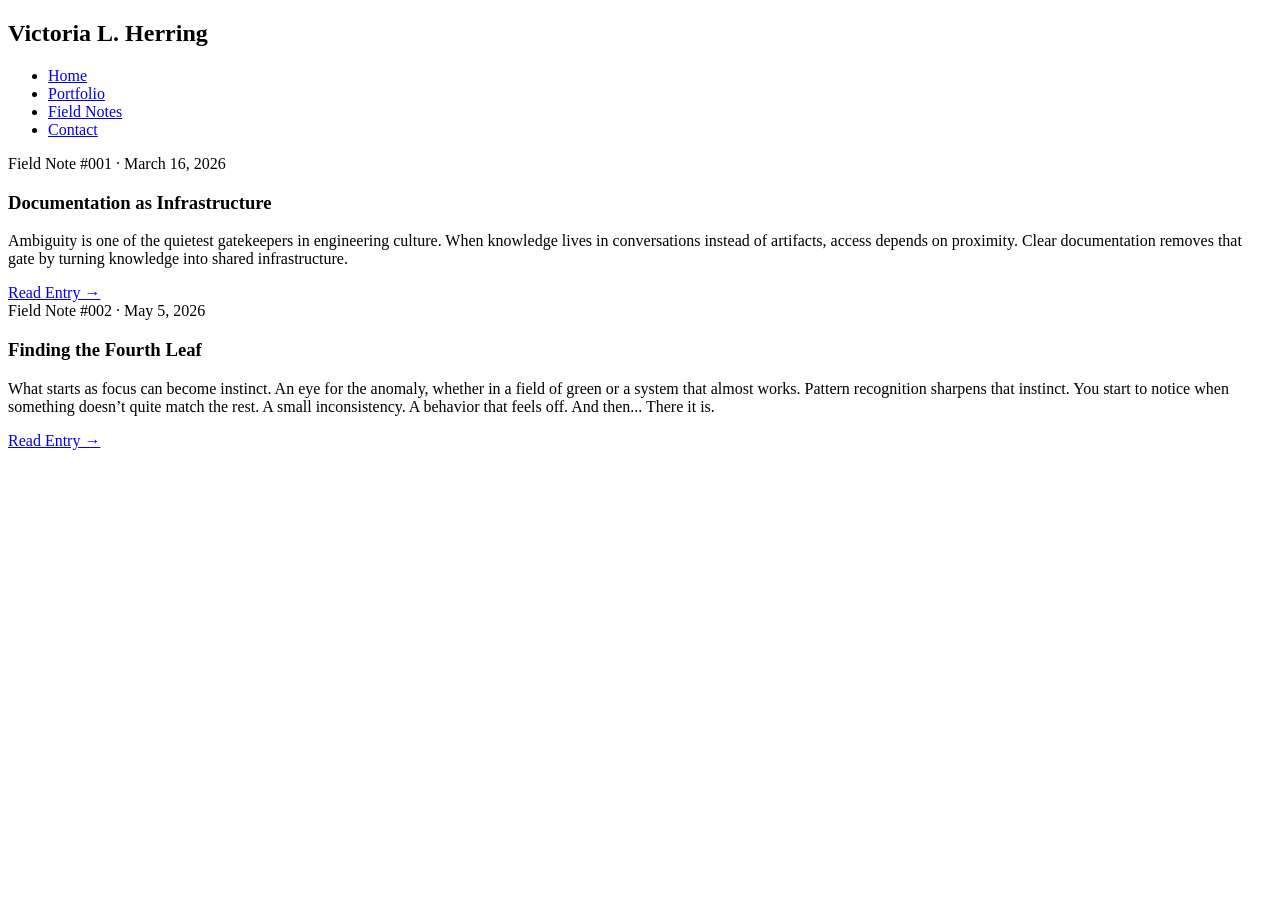
==== blog.html @ 464343ed "Name change updates" ====
<!DOCTYPE html>
<html lang="en">

<head>

<meta charset="UTF-8">
<meta name="viewport" content="width=device-width, initial-scale=1.0">

<title>Field Notes | Victoria L. Herring</title>

<link href="https://fonts.googleapis.com/css2?family=Poppins:wght@400;600&family=Open+Sans:wght@300;400;600&display=swap" rel="stylesheet">

<link rel="stylesheet" href="css/style.css">

</head>

<body>

<header class="main-nav">
  <nav class="container nav-flex">

    <h2 class="logo">Victoria L. Herring</h2>

    <ul class="nav-links">
      <li><a href="index.html">Home</a></li>
      <li><a href="index.html#portfolio">Portfolio</a></li>
      <li><a href="blog.html">Field Notes</a></li>
      <li><a href="index.html#contact">Contact</a></li>
    </ul>

  </nav>
</header>


<div class="field-notes">

<article class="note-entry">

<span class="note-date">Field Note #001 · March 16, 2026</span>

<h3>Documentation as Infrastructure</h3>

<p>
Ambiguity is one of the quietest gatekeepers in engineering culture.
When knowledge lives in conversations instead of artifacts, access depends on proximity.
Clear documentation removes that gate by turning knowledge into shared infrastructure.
</p>

<a href="posts/documentation-infrastructure.html">Read Entry →</a>

</article>

<article class="note-entry">

<span class="note-date">Field Note #002 · May 5, 2026</span>

<h3>Finding the Fourth Leaf</h3>

<p>
What starts as focus can become instinct. An eye for the anomaly, whether in a field of green or a system that almost works. Pattern recognition sharpens that instinct. You start to notice when something doesn’t quite match the rest. A small inconsistency. A behavior that feels off. And then...

There it is.
</p>

<a href="posts/finding-the-fourth-leaf.html">Read Entry →</a>

</article>


</div>

</body>
</html>
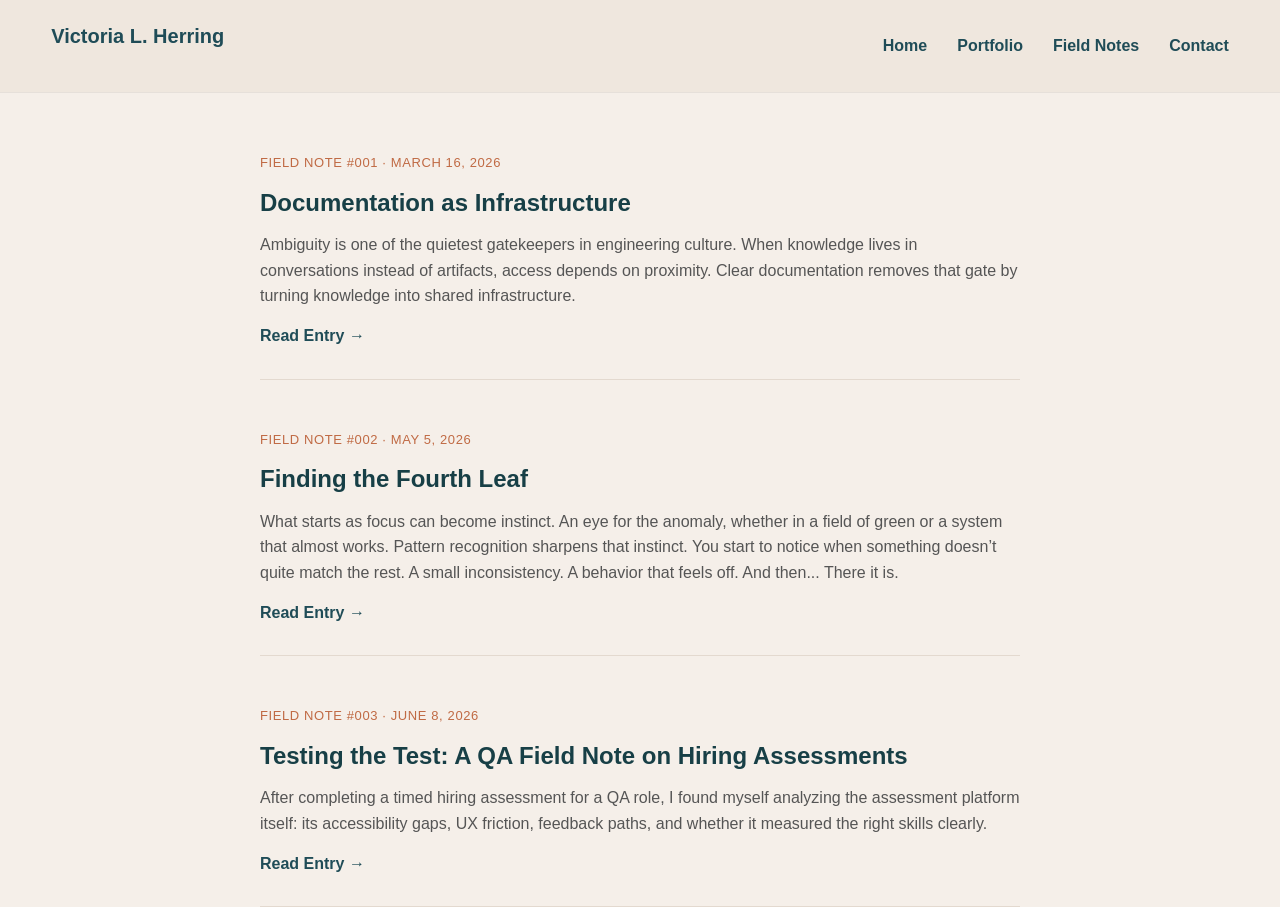
==== commit c200cfd7: "Add field note about hiring assessment UX and accessibility" ====
--- a/blog.html
+++ b/blog.html
@@ -58,11 +58,24 @@
 
 <p>
 What starts as focus can become instinct. An eye for the anomaly, whether in a field of green or a system that almost works. Pattern recognition sharpens that instinct. You start to notice when something doesn’t quite match the rest. A small inconsistency. A behavior that feels off. And then...
-
 There it is.
 </p>
 
 <a href="posts/finding-the-fourth-leaf.html">Read Entry →</a>
+
+</article>
+
+<article class="note-entry">
+
+<span class="note-date">Field Note #003 · June 8, 2026</span>
+
+<h3>Testing the Test: A QA Field Note on Hiring Assessments</h3>
+
+<p>
+After completing a timed hiring assessment for a QA role, I found myself analyzing the assessment platform itself: its accessibility gaps, UX friction, feedback paths, and whether it measured the right skills clearly.
+</p>
+
+<a href="posts/testing-the-test.html">Read Entry →</a>
 
 </article>
 
--- a/css/style.css
+++ b/css/style.css
@@ -0,0 +1,751 @@
+﻿/* =========================
+GLOBAL
+========================= */
+
+*{
+margin:0;
+padding:0;
+box-sizing:border-box;
+}
+
+body{
+
+font-family:'Open Sans',sans-serif;
+
+background:#f5efe9;
+
+color:#2c2c2c;
+
+line-height:1.6;
+
+}
+
+/* Container */
+
+.container{
+width:92%;
+max-width:1280px;
+margin:auto;
+}
+
+
+/* =========================
+HEADINGS
+========================= */
+
+h1,h2,h3,h4{
+
+font-family:'Poppins',sans-serif;
+color:#173f46;
+
+}
+
+h1{
+
+font-size:48px;
+margin-bottom:10px;
+
+}
+
+h2{
+
+font-size:34px;
+margin-bottom:20px;
+
+}
+
+h3{
+
+font-size:22px;
+
+}
+
+.section-sub{
+
+color:#6a6a6a;
+margin-bottom:40px;
+
+}
+
+section{
+border-bottom:1px solid #e6ddd3;
+}
+
+
+/* =========================
+NAVIGATION
+========================= */
+
+.main-nav{
+
+background:#efe7de;
+
+border-bottom:1px solid #e6e0da;
+
+padding:20px 0;
+
+position:sticky;
+top:0;
+z-index:1000;
+
+}
+
+.nav-flex{
+
+display:flex;
+justify-content:space-between;
+align-items:center;
+
+}
+
+.logo{
+
+font-size:20px;
+font-weight:700;
+color:#1f4c57;
+
+}
+
+.nav-links{
+
+list-style:none;
+display:flex;
+gap:30px;
+
+}
+
+.nav-links a{
+
+text-decoration:none;
+font-weight:600;
+color:#1f4c57;
+
+transition:.2s;
+
+}
+
+.nav-links a:hover{
+color:#c06a44;
+border-bottom:2px solid #c06a44;
+}
+
+/* =========================
+HERO
+========================= */
+
+.hero{
+padding:90px 0;
+
+background:linear-gradient(
+    180deg,
+    #f5efe9 0%,
+    #e9dccd 100%
+);
+}
+
+.hero-grid{
+
+display:grid;
+
+grid-template-columns:1fr 1fr;
+
+gap:60px;
+
+align-items:center;
+
+}
+
+.hero-role{
+
+color:#1f4c57;
+
+margin:12px 0 20px 0;
+
+font-weight:600;
+
+}
+
+.hero-text p{
+
+margin-bottom:15px;
+
+color:#444;
+
+}
+
+.hero-buttons{
+
+margin-top:25px;
+
+display:flex;
+
+gap:15px;
+
+}
+
+.hero-image img{
+width:100%;
+max-width:460px;
+border-radius:8px;
+box-shadow:0 10px 35px rgba(0,0,0,.08);
+}
+
+
+/* =========================
+BUTTONS
+========================= */
+
+.btn-primary{
+
+background:#1f4c57;
+
+color:white;
+
+padding:12px 22px;
+
+border-radius:6px;
+
+text-decoration:none;
+
+font-weight:600;
+
+display:inline-block;
+
+transition:.2s;
+
+}
+
+.btn-primary:hover{
+
+background:#173a42;
+
+transform:translateY(-1px);
+
+}
+
+.btn-secondary{
+
+border:2px solid #c06a44;
+
+color:#c06a44;
+
+padding:10px 20px;
+
+border-radius:6px;
+
+text-decoration:none;
+
+font-weight:600;
+
+transition:.2s;
+
+}
+
+.btn-secondary:hover{
+
+background:#c06a44;
+
+color:white;
+
+}
+
+
+/* =========================
+ABOUT
+========================= */
+
+.about-section{
+
+padding:90px 0;
+
+background:#efe7de;
+
+}
+
+.about-grid{
+
+display:grid;
+
+grid-template-columns:1fr 1fr;
+
+gap:60px;
+
+}
+
+.about-grid{
+grid-template-columns:1fr 1fr;
+gap:60px;
+}
+
+.about-left p{
+
+margin-bottom:20px;
+
+}
+
+.about-left img{
+width:100%;
+max-width:320px;
+border-radius:6px;
+box-shadow:0 8px 30px rgba(0,0,0,.07);
+}
+
+.about-right{
+
+display:flex;
+align-items:center;
+
+}
+
+.info-grid{
+
+display:grid;
+
+grid-template-columns:1fr 1fr;
+
+gap:20px;
+
+}
+
+.info-grid h4{
+
+font-size:14px;
+
+color:#c06a44;
+
+margin-bottom:5px;
+
+letter-spacing:.5px;
+
+text-transform:uppercase;
+
+}
+
+.info-grid p{
+
+font-weight:600;
+
+color:#173f46;
+
+}
+
+
+/* =========================
+PORTFOLIO
+========================= */
+
+.portfolio{
+
+padding:100px 0;
+
+}
+
+.portfolio-grid{
+
+display:grid;
+
+grid-template-columns:1fr 1fr;
+
+gap:35px;
+
+margin-top:40px;
+
+}
+
+.portfolio-card{
+background:#faf6f1;
+border:1px solid #e3d9cf;
+padding:32px;
+border-radius:10px;
+border:1px solid #e8e2db;
+transition:.25s;
+
+display:flex;
+flex-direction:column;
+}
+
+.portfolio-card:hover{
+transform:translateY(-6px);
+box-shadow:0 16px 40px rgba(0,0,0,.08);
+}
+
+.portfolio-card h3{
+
+margin-bottom:14px;
+
+}
+
+.portfolio-card p{
+margin-bottom:22px;
+color:#555;
+line-height:1.6;
+}
+
+.tech-tags{
+
+display:flex;
+
+flex-wrap:wrap;
+
+gap:10px;
+
+margin-bottom:25px;
+
+}
+
+.tech-tags span{
+background:#edf4f6;
+color:#1f4c57;
+padding:7px 12px;
+border-radius:5px;
+font-size:12px;
+font-weight:600;
+letter-spacing:.2px;
+}
+
+.portfolio-card .btn-primary{
+margin-top:auto;
+align-self:flex-start;
+}
+
+.project-preview{
+width:100%;
+border-radius:8px;
+margin-bottom:22px;
+
+border:1px solid #e2d8ce;
+
+box-shadow:
+0 4px 12px rgba(0,0,0,0.05),
+0 10px 30px rgba(0,0,0,0.04);
+
+transition:.25s ease;
+}
+
+.portfolio-card:hover .project-preview{
+transform:scale(1.03);
+}
+
+
+/* =========================
+CONTACT
+========================= */
+
+.contact{
+padding:100px 0;
+background:#efe7de;
+}
+
+.contact-wrapper{
+max-width:600px;
+margin:auto;
+}
+
+.contact-links{
+margin-top:30px;
+display:grid;
+gap:20px;
+}
+
+.contact-item h4{
+font-size:14px;
+color:#c06a44;
+margin-bottom:5px;
+text-transform:uppercase;
+letter-spacing:.5px;
+}
+
+.contact-item a{
+font-weight:600;
+color:#1f4c57;
+text-decoration:none;
+}
+
+.contact-item a:hover{
+color:#c06a44;
+}
+
+
+/* =========================
+FOOTER
+========================= */
+
+footer{
+
+padding:25px 0;
+
+border-top:1px solid #e6e0da;
+
+background:#efe7de;
+
+}
+
+.footer-flex{
+
+display:flex;
+
+justify-content:space-between;
+
+align-items:center;
+
+}
+
+.footer-links{
+
+display:flex;
+
+gap:20px;
+
+}
+
+.footer-links a{
+
+text-decoration:none;
+
+color:#1f4c57;
+
+font-weight:600;
+
+}
+
+.footer-links a:hover{
+
+color:#c06a44;
+
+}
+
+/* RESUME */
+
+.resume-container{
+display:grid;
+grid-template-columns:1fr 1fr;
+gap:60px;
+margin-top:80px;
+background:#faf6f1;
+border:1px solid #e3d9cf;
+padding:50px;
+border-radius:10px;
+box-shadow:0 8px 24px rgba(0,0,0,0.04);
+margin-top:70px;
+}
+
+.resume-title{
+font-size:26px;
+margin-bottom:30px;
+font-weight:600;
+}
+
+.resume-item{
+margin-bottom:45px;
+}
+
+.resume-item h4{
+font-size:18px;
+margin-bottom:6px;
+font-weight:600;
+color:#173f46;
+}
+
+.resume-date{
+font-size:14px;
+color:#777;
+display:block;
+margin-bottom:10px;
+}
+
+/* .resume-button{
+margin-top:20px;
+display:inline-block;
+} */
+
+.about-left{
+display:flex;
+flex-direction:column;
+}
+
+.resume-button{
+align-self:flex-start;
+margin-top:20px;
+}
+
+/* SKILLS */
+
+.skills-section{
+margin-top:60px;
+}
+
+.skills-grid{
+display:grid;
+grid-template-columns:repeat(auto-fit,minmax(180px,1fr));
+gap:12px;
+margin-top:20px;
+}
+
+.skills-grid span{
+background:#eef4f6;
+padding:12px 16px;
+border-radius:6px;
+font-size:14px;
+font-weight:500;
+color:#1f4c57;
+}
+
+/* MOBILE */
+
+@media (max-width:900px){
+
+.hero-grid,
+.about-grid,
+.portfolio-grid,
+.contact-grid,
+.resume-container{
+
+grid-template-columns:1fr;
+
+}
+
+.hero{
+padding:60px 0;
+}
+
+h1{
+font-size:36px;
+line-height:1.2;
+}
+
+.nav-links{
+gap:15px;
+}
+
+}
+
+/* =========================
+FIELD NOTES
+========================= */
+
+
+.field-notes{
+max-width:760px;
+margin:60px auto 0 auto;
+display:flex;
+flex-direction:column;
+gap:50px;
+}
+
+.note-entry{
+padding-bottom:30px;
+border-bottom:1px solid #e3d9cf;
+}
+
+.note-date{
+font-size:13px;
+letter-spacing:.6px;
+text-transform:uppercase;
+color:#c06a44;
+display:block;
+margin-bottom:10px;
+}
+
+.note-entry h3{
+margin-bottom:10px;
+font-size:24px;
+}
+
+.note-entry p{
+color:#555;
+margin-bottom:14px;
+line-height:1.6;
+}
+
+.note-entry a{
+font-weight:600;
+color:#1f4c57;
+text-decoration:none;
+}
+
+.note-entry a:hover{
+color:#c06a44;
+}
+
+.section-header h2::after{
+content:"";
+display:block;
+width:60px;
+height:2px;
+background:#c06a44;
+margin-top:12px;
+}
+
+.article-image-single {
+    margin: 2rem 0;
+    display: flex;
+    justify-content: center;
+}
+
+.article-image-single img {
+    width: 100%;
+    max-width: 500px;
+    border-radius: 6px;
+    object-fit: cover;
+}
+
+/* =========================
+ARTICLE
+========================= */
+
+.article{
+padding:100px 0;
+}
+
+.article-container{
+max-width:760px;
+margin:auto;
+background:#fdfaf6;
+padding:60px 70px;
+border-radius:8px;
+box-shadow:0 10px 35px rgba(0,0,0,.06);
+border:1px solid #e6ded6;
+}
+
+.article-container h1{
+margin-bottom:20px;
+}
+.article-container p{
+margin-bottom:20px;
+line-height:1.75;
+font-size:16px;
+color:#2c2c2c;
+}
+
+.article-container h2{
+margin-top:40px;
+margin-bottom:12px;
+font-size:24px;
+color:#173f46;
+}
+
+.article-intro{
+font-size:18px;
+color:#444;
+margin-bottom:30px;
+}
+
+.section-label{
+display:block;
+font-size:12px;
+letter-spacing:1.5px;
+text-transform:uppercase;
+color:#c06a44;
+margin-bottom:6px;
+font-weight:600;
+}
+
+.article-container ul {
+  margin: 1rem 0 2rem 1.5rem;
+  padding-left: 1rem;
+}
+
+.article-container li {
+  margin-bottom: 0.4rem;
+  line-height: 1.6;
+}
